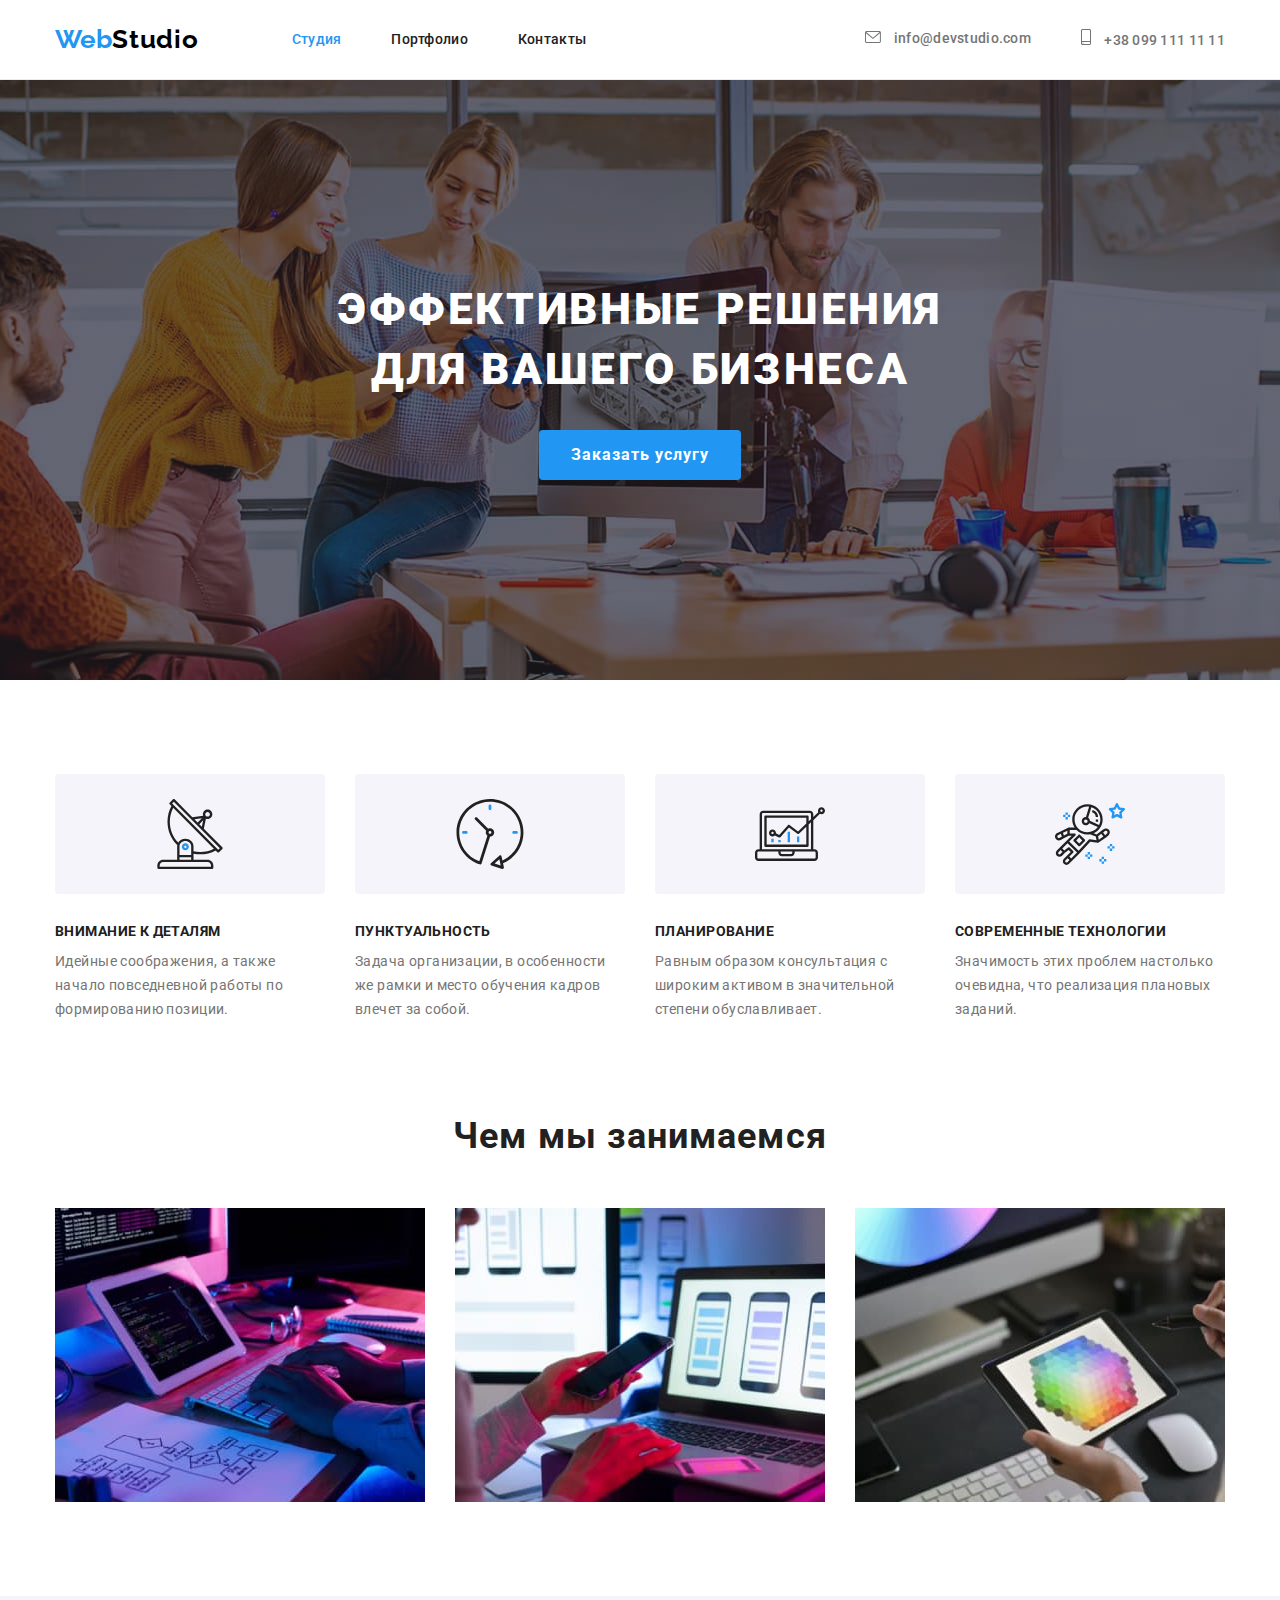
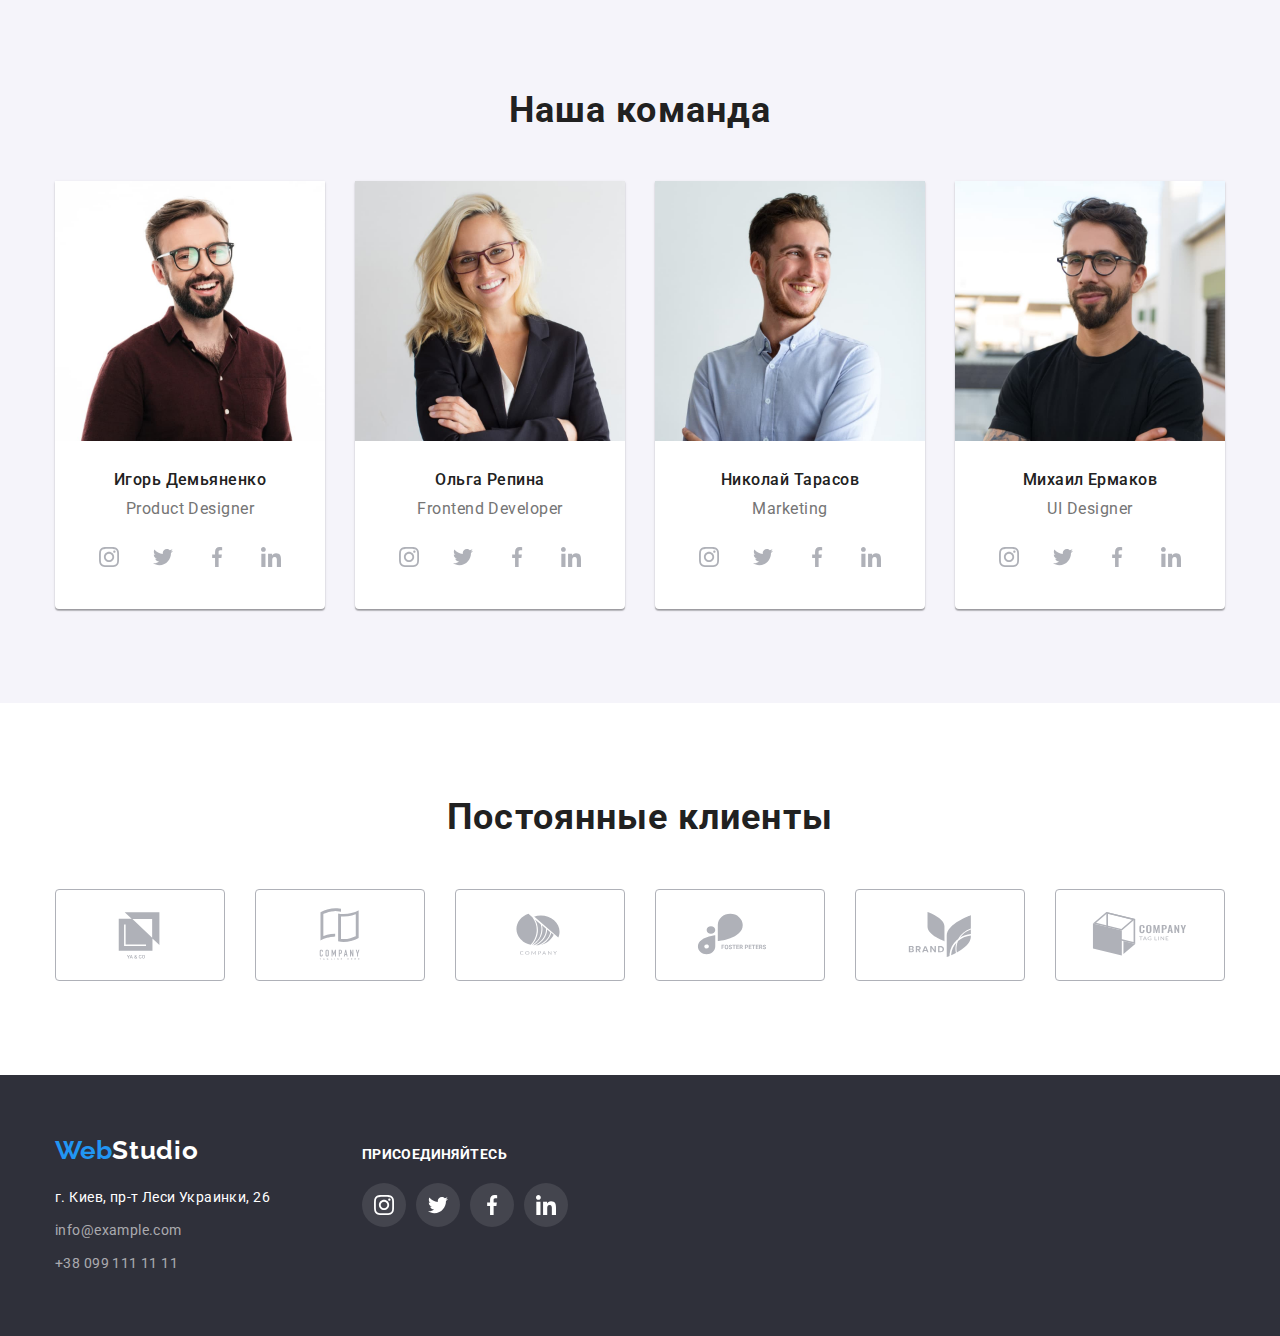
==== index.html @ baddce09 "ss" ====
<!DOCTYPE html>
<html lang="ru">

<head>
    <meta charset="UTF-8">
    <meta http-equiv="X-UA-Compatible" content="IE=edge">
    <meta name="viewport" content="width=device-width, initial-scale=1.0">
    <link
        href="https://fonts.googleapis.com/css2?family=Raleway:wght@700&family=Roboto:wght@400;500;700;900&display=swap"
        rel="stylesheet">
    <title>WebStudio</title>
<link rel="stylesheet" href="https://cdnjs.cloudflare.com/ajax/libs/modern-normalize/1.1.0/modern-normalize.min.css">
    <link rel="stylesheet" href="./styles/style.css">

</head>

<body>

    <!-- header -->

<header class="header">
      <div class="container container-header">   

        <nav class="header-nav">
            <a href="./index.html" class="header-logo-color"> Web<span class="header-logo-black">Studio</span></a>
            <ul class="header-list list">
                <li class="header-item"> <a class="header-link-another" href="./index.html">Студия</a></li>
                <li class="header-item"> <a class="header-link" href="./portfolio.html">Портфолио</a></li>
                <li class="header-item"> <a class="header-link" href="./index.html">Контакты</a></li>
            </ul>
        </nav>
        <div class="header-contacts">
            
            <ul class="header-content list">
            <li>
               
                <a  class="header-mailto" href="mailto:info@devstudio.com">
                    
                    
                    <svg class="svg-mailto" width="16" height="12">
                        <use href="./image/symbol-defs.svg#icon-envelope">
                    
                        </use>
                    </svg>
                    info@devstudio.com</a>
                </li>
                
            <li class="dada">
                <a class="header-tel " href="tel:+38 099 111 11 11">

                    <svg class="svg-tel" width="10" height="16">
                    <use href="./image/symbol-defs.svg#icon-smartphone">

                    </use>
                </svg>
                    +38 099 111 11 11
                </a>
            </li>
        </ul>
    </div>
        
    
        </div>
    </header>

    <main>
        <!-- section-1-->
        

        <section class="selection-one">
            
            <div class="container">
                <h1 class="selection-title">Эффективные решения для вашего бизнеса</h1>
                <button type="button" class="selection-btn"> Заказать услугу </button>
            </div>
           
        </section>



        <!-- section-2-->
        <section class="selection-two">
            <div class="container">
                <ul class="hero-list list">
                
                    <li class="hero-item ">
                        <div class="div-svg">
                            <svg class="svg-class" width="70" height="70">
                                <use href="./image/symbol-defs.svg#icon-antenna-1" ></use>
                            </svg>
                        </div>
                        
                        <h3 class="hero-title">Внимание к деталям</h3>
                        <p class="hero-text">Идейные соображения, а также начало повседневной работы по формированию
                            позиции.</p>
                         
                            
                    </li>
                    <li class="hero-item">
                        <div class="div-svg">
                            <svg class="svg-class" width="70" height="70">
                                <use href="./image/symbol-defs.svg#icon-clock-1"></use>
                            </svg>
                        </div>
                        <h3 class="hero-title">Пунктуальность</h3>
                        <p class="hero-text">Задача организации, в особенности же рамки и место обучения кадров влечет за
                            собой.</p>
                    </li>
                    <li class="hero-item">
                        <div class="div-svg">
                            <svg class="svg-class" width="70" height="70">
                                <use href="./image/symbol-defs.svg#icon-diagram-1"></use>
                            </svg>
                        </div>
                        <h3 class="hero-title">Планирование</h3>
                        <p class="hero-text">Равным образом консультация с широким активом в значительной степени
                            обуславливает.</p>
                    </li>
                    <li class="hero-item">
                        <div class="div-svg">
                            <svg class="svg-class" width="70" height="70">
                                <use href="./image/symbol-defs.svg#icon-astronaut-1"></use>
                            </svg>
                        </div>
                        <h3 class="hero-title">Современные технологии</h3>
                        <p class="hero-text">Значимость этих проблем настолько очевидна, что реализация плановых заданий.
                        </p>
                    </li>
                </ul>
            </div>
        </section>


        <!-- section-3-->

        <section class="selection-three">
            <div class="container">
                <h2 class="headline">Чем мы занимаемся </h2>
                <ul class="list photo">
                    <li class="list-photo"><img src="./image/img.jpg" alt="робочий стол" width="370"></li>
                    <li class="list-photo"><img src="./image/box 2.jpg" alt="техника" width="370"></li>
                    <li class="list-photo"><img src="./image/box 3.jpg" alt="планшет" width="370"></li>
                </ul>
            </div>
            
        </section>

        <!-- section-4-->

        <section class=" headline-one">
            <div class="container">
                <h2 class="headline-four">Наша команда</h2>
                <ul class="subtitle-list list">
                   

                    <li class="subtitle-icon"> <img src="./image/img1.jpg" alt="Игорь Демьяненко" width="270">
                        
                        <div class="div-text">

                            <h3 class="subtitle"> Игорь Демьяненко</h3>
                            <p lang="en" class="subtitle-text">Product Designer</p>
                            <ul class="ul-subtitle-icon  list">
                                <li class="li-subtitle-icon">
                                    <a href="" class="a-subtitle-icon">
                                        <svg class="svg-subtitle-icon" width="20" height="20">
                                            <use href="./image/symbol-defs.svg#icon-instagram-2"></use>
                                        </svg>
                                    </a>
                                </li>
                                <li class="li-subtitle-icon">
                                    <a href="" class="a-subtitle-icon">
                                        <svg class="svg-subtitle-icon" width="20" height="20">
                                            <use href="./image/symbol-defs.svg#icon-twitter"></use>
                                        </svg>
                            
                                    </a>
                                </li>
                                <li class="li-subtitle-icon">
                                    <a href="" class="a-subtitle-icon">
                                        <svg class="svg-subtitle-icon" width="20" height="20">
                                            <use href="./image/symbol-defs.svg#icon-facebook-1"></use>
                                        </svg>
                            
                            
                                    </a>
                                </li>
                                <li class="li-subtitle-icon">
                                    <a href="" class="a-subtitle-icon">
                                        <svg class="svg-subtitle-icon" width="20" height="20">
                                            <use href="./image/symbol-defs.svg#icon-linkedin-1"></use>
                                        </svg>
                            
                                    </a>
                                </li>
                            
                            </ul>
                        </div>
                        
                    </li>
                
                
                    <li class="subtitle-icon"> <img src="./image/img2.jpg" alt="Ольга Репина" width="270">
                        <div class="div-text">
                            <h3 class="subtitle">Ольга Репина</h3>
                            <p lang="en" class="subtitle-text">Frontend Developer</p>
                            <ul class="ul-subtitle-icon  list" >
                                <li class="li-subtitle-icon" >
                                    <a href="" class="a-subtitle-icon" >
                                        <svg class="svg-subtitle-icon" width="20" height="20">
                                            <use href="./image/symbol-defs.svg#icon-instagram-2"></use>
                                        </svg>
                                    </a>
                                </li>
                                <li class="li-subtitle-icon">
                                    <a href="" class="a-subtitle-icon">
                                        <svg class="svg-subtitle-icon" width="20" height="20">
                                            <use href="./image/symbol-defs.svg#icon-twitter"></use>
                                        </svg>

                                    </a>
                                </li>
                                <li class="li-subtitle-icon">
                                    <a href="" class="a-subtitle-icon">
                                        <svg class="svg-subtitle-icon" width="20" height="20">
                                            <use href="./image/symbol-defs.svg#icon-facebook-1"></use>
                                        </svg>


                                    </a>
                                </li>
                                <li class="li-subtitle-icon">
                                    <a href="" class="a-subtitle-icon">
                                        <svg class="svg-subtitle-icon" width="20" height="20">
                                            <use href="./image/symbol-defs.svg#icon-linkedin-1"></use>
                                        </svg>

                                    </a>
                                </li>
                                
                            </ul>
    
                        </div>
                        
                    </li>
                
                
                
                    <li class="subtitle-icon"> <img src="./image/img3.jpg" alt="Николай Тарасов" width="270">
                        <div class="div-text">
                            <h3 class="subtitle">Николай Тарасов</h3>
                            <p lang="en" class="subtitle-text">Marketing</p>
                            <ul class="ul-subtitle-icon  list">
                                <li class="li-subtitle-icon">
                                    <a href="" class="a-subtitle-icon">
                                        <svg class="svg-subtitle-icon" width="20" height="20">
                                            <use href="./image/symbol-defs.svg#icon-instagram-2"></use>
                                        </svg>
                                    </a>
                                </li>
                                <li class="li-subtitle-icon">
                                    <a href="" class="a-subtitle-icon">
                                        <svg class="svg-subtitle-icon" width="20" height="20">
                                            <use href="./image/symbol-defs.svg#icon-twitter"></use>
                                        </svg>
                            
                                    </a>
                                </li>
                                <li class="li-subtitle-icon">
                                    <a href="" class="a-subtitle-icon">
                                        <svg class="svg-subtitle-icon" width="20" height="20">
                                            <use href="./image/symbol-defs.svg#icon-facebook-1"></use>
                                        </svg>
                            
                            
                                    </a>
                                </li>
                                <li class="li-subtitle-icon">
                                    <a href="" class="a-subtitle-icon">
                                        <svg class="svg-subtitle-icon" width="20" height="20">
                                            <use href="./image/symbol-defs.svg#icon-linkedin-1"></use>
                                        </svg>
                            
                                    </a>
                                </li>
                            
                            </ul>
                        </div>
                        
                    </li>
                
                
                    <li class="subtitle-icon"> <img src="./image/img4.jpg" alt="Михаил Ермаков" width="270">
                        <div class="div-text">
                        <h3 class="subtitle">Михаил Ермаков</h3>
                        <p lang="en" class="subtitle-text">UI Designer</p>
                        <ul class="ul-subtitle-icon  list">
                            <li class="li-subtitle-icon">
                                <a href="" class="a-subtitle-icon">
                                    <svg class="svg-subtitle-icon" width="20" height="20">
                                        <use href="./image/symbol-defs.svg#icon-instagram-2"></use>
                                    </svg>
                                </a>
                            </li>
                            <li class="li-subtitle-icon">
                                <a href="" class="a-subtitle-icon">
                                    <svg class="svg-subtitle-icon" width="20" height="20">
                                        <use href="./image/symbol-defs.svg#icon-twitter"></use>
                                    </svg>
                        
                                </a>
                            </li>
                            <li class="li-subtitle-icon">
                                <a href="" class="a-subtitle-icon">
                                    <svg class="svg-subtitle-icon" width="20" height="20">
                                        <use href="./image/symbol-defs.svg#icon-facebook-1"></use>
                                    </svg>
                        
                        
                                </a>
                            </li>
                            <li class="li-subtitle-icon">
                                <a href="" class="a-subtitle-icon">
                                    <svg class="svg-subtitle-icon" width="20" height="20">
                                        <use href="./image/symbol-defs.svg#icon-linkedin-1"></use>
                                    </svg>
                        
                                </a>
                            </li>
                        
                        </ul>
                        </div>
                        
                    </li>
                </ul>
            </div>
            

        </section>

        <!-- section-5-->

        
        <section class="section-fife">
            <div class="container">
                <h2 class="headline-four">Постоянные клиенты</h2>
                <ul class="selection-client-list list">

                    <li class="selection-client">
                        <a href="" class="selection-icon">
                            <svg class="selection-svg" width="106" height="60">
                                <use href="./image/symbol-defs.svg#icon-Logo1"></use>
                            </svg>


                        </a>
                    </li>
                    <li class="selection-client">
                        <a href="" class="selection-icon">
                            <svg class="selection-svg" width="106" height="60">
                                <use href="./image/symbol-defs.svg#icon-Logo2"></use>
                            </svg>
                    
                    
                        </a>
                    </li>
                    <li class="selection-client">
                        <a href="" class="selection-icon">
                            <svg class="selection-svg" width="106" height="60">
                                <use href="./image/symbol-defs.svg#icon-Logo3"></use>
                            </svg>
                    
                    
                        </a>
                    </li>
                    <li class="selection-client">
                        <a href="" class="selection-icon">
                            <svg class="selection-svg" width="106" height="60">
                                <use href="./image/symbol-defs.svg#icon-Logo4"></use>
                            </svg>
                    
                    
                        </a>
                    </li>
                    <li class="selection-client">
                        <a href="" class="selection-icon">
                            <svg class="selection-svg" width="106" height="60">
                                <use href="./image/symbol-defs.svg#icon-Logo5"></use>
                            </svg>
                    
                    
                        </a>
                    </li>
                    <li class="selection-client">
                        <a href="" class="selection-icon">
                            <svg class="selection-svg" width="106" height="60">
                                <use href="./image/symbol-defs.svg#icon-Logo6"></use>
                            </svg>
                    
                    
                        </a>
                    </li>
                    






                </ul>

            </div>
        </section>
    </main>


    <footer class="footer">
        <div class="div-content container">
            <div class=" footer-divs">
            
                <a href="./index.html" class="header-logo-color">Web<span class="header-logo-color-white">Studio</span></a>
            
                <address class="footer-address">
                    <ul class="footer-list list">
                        <li class="footer-items"><a class="footer-item" href="">г. Киев, пр-т Леси Украинки, 26</a></li>
                        <li class="footer-item"><a class="footer-mailto" href="mailto:info@example.com">info@example.com</a>
                        </li>
                        <li class="footer-item"><a class="footer-tel" href="tel:+38 099 111 11 11">+38 099 111 11 11</a></li>
                    </ul>
                </address>
            
            </div>




            
            <div class="footer-div ">
            
                <h4 class="footer-content">присоединяйтесь</h4>
                <ul class="ul-subtitle-icons  list">
                    <li class="li-subtitle-icon">
                        <a href="" class="a-subtitle-icon">
                            <svg class="svg-subtitle-icon svg-footer" width="20" height="20">
                                <use href="./image/symbol-defs.svg#icon-instagram-2"></use>
                            </svg>
                        </a>
                    </li>
                    <li class="li-subtitle-icon">
                        <a href="" class="a-subtitle-icon">
                            <svg class="svg-subtitle-icon svg-footer" width="20" height="20">
                                <use href="./image/symbol-defs.svg#icon-twitter"></use>
                            </svg>
            
                        </a>
                    </li>
                    <li class="li-subtitle-icon">
                        <a href="" class="a-subtitle-icon">
                            <svg class="svg-subtitle-icon svg-footer" width="20" height="20">
                                <use href="./image/symbol-defs.svg#icon-facebook-1"></use>
                            </svg>
            
            
                        </a>
                    </li>
                    <li class="li-subtitle-icon">
                        <a href="" class="a-subtitle-icon">
                            <svg class="svg-subtitle-icon svg-footer" width="20" height="20">
                                <use href="./image/symbol-defs.svg#icon-linkedin-1"></use>
                            </svg>
            
                        </a>
                    </li>
            
                </ul>

            </div>
            
            
            
            
            

        </div>
        
       
    </footer>
   
</body>

</html>
---- styles/style.css ----
:root {
    --header-color: #000000;
    --first-title-color: #212121;
    --second-title-color: #757575;
    --first-btn-color: #2196f3;
    --second-btn-color: #ffffff;
    --background-color: #2F303A;
    --background-color-next: #F5F4FA;
}
p, 
h1,
h2,
h3,
h4,
h5,
h6,
ul {
    margin: 0;
    padding: 0;
}

body {
    margin: 0;
    font-family: "Roboto", sans-serif;
}

a {
    text-decoration: none;
}
img {
    display: block;
}
.list {
    list-style: none;
}
.container {
    width: 1200px;
    padding-left: 15px;
    padding-right: 15px;
    margin: 0 auto;

}



/* ---------------------------------------------HEADER------------------------------- */






.header {
    border-bottom-width: 1px;
    border-bottom-style: solid;
    border-bottom-color: #ECECEC;;
    
    padding-top:24px ;
    padding-bottom: 24px;
}

.header-logo-black {
    font-family: 'Raleway';
    font-style: normal;
    font-weight: 700;
    font-size: 26px;
    line-height: 1.19;
    letter-spacing: 0.03em;
    color: var(--header-color);
}

.header-logo-color-white {
font-family: 'Raleway';
font-style: normal;
font-weight: 700;
font-size: 26px;
line-height: 1.19;
letter-spacing: 0.03em;
color: var(--second-btn-color);
}


.header-logo-color {
    font-family: "Raleway";
    font-style: normal;
    font-weight: 700;
    margin-right: 93px;
    font-size: 26px;
    line-height: 1.19;
    color: var(--first-btn-color)
    
}

.header-link {
    font-weight: 500;
    font-size: 14px;
    line-height: 1.14;
    letter-spacing: 0.02em;
    color: var(--first-title-color);
}

.header-link-another {
    font-weight: 500;
    font-size: 14px;
    line-height: 1.14;
    letter-spacing: 0.02em;
    color: var(--first-btn-color);
}

.header-content, .header-list {
    display: flex;
}
 .container-header, .header-nav {
    display: flex;
    align-items: center;
    
}
.header-contacts {
    margin-left: auto;
}
.header-mailto {
    margin-right: 50px;
}
.header-item {
    margin-right: 50px;
}

.header-link:hover,
.header-link:focus,
.header-logo-black:hover,
.header-logo-black:focus,
.header-logo-color-white:hover,
.header-logo-color-white:focus
 {
    color: var(--first-btn-color);
}

.header-tel,
.header-mailto
 {
    font-weight: 500;
    font-size: 14px;
    line-height: 1.14;
    letter-spacing: 0.02em;
    color: var(--second-title-color);
}

.header-mailto:hover,
.header-tel:hover,
.header-mailto:focus,
.header-tel:focus, 
.header-logo-black:hover, 
.header-logo-black:focus
{
    color: var(--first-btn-color);
}

.svg-tel, .svg-mailto{
    fill: currentColor;
    

}

.svg-mailto, .svg-tel {
   margin-right:10px ;
}
   
 

/* ---------------------------------------------SELECTION-ONE----------------------- */

.selection-title {
    width: 696px;
    margin: 0 auto 30px;

    font-weight: 900;
    font-size: 44px;
    line-height: 1.36;
    text-align: center;
    letter-spacing: 0.06em;
    text-transform: uppercase;
    color: var(--second-btn-color);

}

.selection-btn {
font-family: inherit;
font-weight: 700;
font-size: 16px;
line-height: 1.9;
text-align: center;
letter-spacing: 0.06em;

cursor: pointer;
border: none;
border-radius: 4px;

padding: 10px 32px;
min-width: 200px;
display: block;
margin: 0 auto;

color: var(--second-btn-color);
background-color: var(--first-btn-color);
    
}

.btn-list
{
    
color: var(--first-title-color);
background-color: #F5F4FA;
}
.selection-one {
margin-left: auto;
margin-right: auto;
max-width: 1600px;
padding-top: 200px;
padding-bottom: 200px;
background-color: var(--background-color)
}

.selection-one {
    background-image:linear-gradient(
        to right,
        rgba(47, 48, 58, 0.4),
        rgba(47, 48, 58, 0.4)),
    url(../image/Img\ index\(4\).jpg);
    background-repeat: no-repeat;
    background-position: center;
}
/* --------------------------------------------SELECTION-TWO---------------------------------- */

.hero-title {
    
 margin-top: 0px;
   margin-bottom: 10px;

    font-weight: 700;
    font-size: 14px;
    line-height: 1.14;
    letter-spacing: 0.03em;
    text-transform: uppercase;
    color: var(--first-title-color);
}

.hero-text {
  
    font-weight: 400;
    font-size: 14px;
    line-height: 1.71;
    letter-spacing: 0.03em;
    color: var(--second-title-color);
}
.hero-item {
    width: 270px;
  
}
.selection-two {
   
padding-top: 94px;
padding-bottom: 94px;
   
}
.hero-list {
    
    display: flex; 
}
.hero-item:not(:last-child) {
margin-right: 30px;
}




.div-svg {
display: flex;
justify-content: center;
align-items: center;

width: 270px;
height: 120px;
margin-bottom: 30px;
border-radius: 4px;

background-color: var(--background-color-next);

}



/* ------------------------------------------------------------SELECTION-THREE---------------------------- */




.selection-three {
   
    padding-bottom: 94px;
}

.headline {
    
    margin-top: 0px;
    margin-bottom: 50px;
    font-weight: 700;
    font-size: 36px;
    line-height: 1.16;
    text-align: center;
    
    letter-spacing: 0.03em;
    color: var(--first-title-color);
}


.list-photo:not(:last-child) {
    
    margin-right: 30px;
}
.photo {
    
    display: flex;
}











/* ------------------------------------------SELECTION-FOUR--------------------------------------- */

.headline-four {
    
    
    margin-bottom: 50px;

    font-weight: 700;
    font-size: 36px;
    line-height: 1.16;
    text-align: center;
    
    letter-spacing: 0.03em;
    color: var(--first-title-color);
}

.subtitle-list {
    
     display: flex; 
}
.subtitle-icon:not(:last-child) {
    margin-right: 30px;
    
}

.div-text {
    padding-top: 30px;
    padding-bottom: 30px;
    
}
.headline-one
{
    padding-top: 94px;
    padding-bottom: 94px;
    background-color: var(--background-color-next);
}

.subtitle-icon {
    box-shadow: 0px 1px 3px rgba(0, 0, 0, 0.12),
    0px 1px 1px rgba(0, 0, 0, 0.14),
    0px 2px 1px rgba(0, 0, 0, 0.2);
    border-radius: 0px 0px 4px 4px;
    width: 270px;
    background-color: var(--second-btn-color);
}
.subtitle {
    margin-top: 0px;
    margin-bottom: 10px;
    font-weight: 500;
    font-size: 16px;
    line-height: 1.18;
    letter-spacing: 0.03em;
    color: var(--first-title-color);
    text-align: center;
}

.subtitle-text {
    
    font-size: 16px;
    line-height: 1.18;
    letter-spacing: 0.03em;
    color: var(--second-title-color);
    text-align: center;
    
}

.a-subtitle-icon {
    width: 44px;
    height: 44px;

    border-radius: 50%;
    display: flex;
    align-items: center;
    justify-content: center;
    color: #afb1b8;
   background: rgba(255, 255, 255, 0.1);
}
.ul-subtitle-icon
{
    margin-top: 16px;
    display: flex;
    justify-content: center;
}
.li-subtitle-icon + .li-subtitle-icon
{
    margin-left: 10px;
}
.svg-subtitle-icon {
   fill: currentColor;
   color: --;
}

.a-subtitle-icon:hover,
.a-subtitle-icon:focus {
    background-color: var(--first-btn-color);
    color: var(--second-btn-color);
}

.svg-footer {
    color: var(--second-btn-color);
}
/* ------------------SELECTION---FIFE------------- */


.section-fife {
    padding-top: 94px;
    padding-bottom: 94px;
}

.selection-client-list {
    display: flex;

}

.selection-client+.selection-client {
    margin-left: 30px;
}


.selection-icon {
    width: 170px;
    height: 92px;
    border: 1px solid #AFB1B8;
    border-radius: 4px;
    align-items: center;
    cursor: pointer;
    justify-content: center;
    display: flex;
    color: #afb1b8;

}

.selection-icon:hover,
.selection-icon:focus {
    color: var(--first-btn-color);
    border-color: var(--first-btn-color);
}

.selection-svg {
    fill: currentColor;
}




/* ----------------------------------------FOOTER------------------------------------- */









.footer {
  
    padding-top: 60px;
    padding-bottom: 60px;
    background-color: var(--background-color)
}


.footer-items, .footer-item:not(:last-child)
{margin-bottom: 9px;

}

.footer-item  {
    
    font-style: normal;
    font-size: 14px;
    line-height: 1.71;
    letter-spacing: 0.03em;
    color: var(--second-btn-color);
}
.footer-items {
    margin-top: 20px;
}
.footer-mailto {
    
    font-style: normal;
    font-size: 14px;
    line-height: 1.71;
    letter-spacing: 0.03em;
    color: rgba(255, 255, 255, 0.6);
}

.footer-tel {
    font-style: normal;
    font-size: 14px;
    line-height: 1.71;
    letter-spacing: 0.03em;
    color: rgba(255, 255, 255, 0.6);
}


.footer-mailto:hover,
.footer-mailto:focus,
.footer-tel:hover,
.footer-tel:focus {
    color: var(--first-btn-color);
}


.footer-content {
    
    margin-bottom: 20px;
    font-style: normal;
    font-weight: 700;
    font-size: 14px;
    line-height: 1.14;
    letter-spacing: 0.03em;
    text-transform: uppercase;
    color: var(--second-btn-color);
}


.footer-div {
    margin-left: 70px;
    height: 80px;
    justify-content: baseline;
    display: flex;
    flex-direction: column;

}


.ul-subtitle-icons {
    display: flex;
    justify-content: center;
}


.div-content {
    display: flex;
    align-items: baseline;
}

/* ------------------SELECTION-PORTFOLIO------------ */

.btn-list-another {
    font-family: inherit;
    font-style: normal;
    font-weight: 500;
    font-size: 16px;
    line-height: 1.62;
    text-align: center;
    letter-spacing: 0.03em;
    cursor: pointer;
    border: none;
    border-radius: 4px;
    padding: 6px 22px;
    background-color: var(--first-btn-color);
    color: var(--second-btn-color);
}


.btn-list {
    font-family: inherit;
    font-style: normal;
    font-weight: 500;
    font-size: 16px;
    line-height: 1.62;
    text-align: center;
    letter-spacing: 0.03em;
    cursor: pointer;
    border: none;
    border-radius: 4px;
    padding: 6px 22px;
    color: var(--first-title-color);
}
.btn-list:hover,
.btn-list:focus {
    background-color: var(--first-btn-color);
    color: var(--second-btn-color);
}


.btn-item, .btn-items + .btn-items {
    margin-left: 8px;
}


.btn-item {
    
    margin-top: 0;
    margin-bottom: 50px;
    display: flex;
    justify-content: center;
   
}
.main-style {

    display: flex;
    flex-wrap: wrap;

   
}
 

.main-heading{
    
margin-right: 30px;
margin-bottom: 30px;
width: 370px;


}

.main-heading:nth-child(3n) {
    margin-right: 0;
}

.main-heading:not(:nth-child(-n + 6)){
    margin-bottom: 0px;
}


/* ------------------SELECTION-PORTFOLIO---one------------ */
.section-portfolio {
    
    padding-top: 94px;
    padding-bottom: 94px;

}

.main-title {
   
    margin-bottom: 4px;
    font-weight: 700;
    font-size: 18px;
    line-height: 2;
    letter-spacing: 0.06em;
    color: var(--first-title-color);
}

.main-text {
   
    font-size: 16px;
    line-height: 1.88;
    letter-spacing: 0.03em;
    color: var(--second-title-color);
}
.div-link  {
    padding: 20px 24px;
    border: 1px solid #EEEEEE;
    border-top: 0;
    
}


.main-link {
    display: block
}

.main-link:hover,
.main-link:focus {
    box-shadow: 0px 1px 1px rgba(0, 0, 0, 0.12),
    0px 4px 4px rgba(0, 0, 0, 0.06),
    1px 4px 6px rgba(0, 0, 0, 0.16);
}
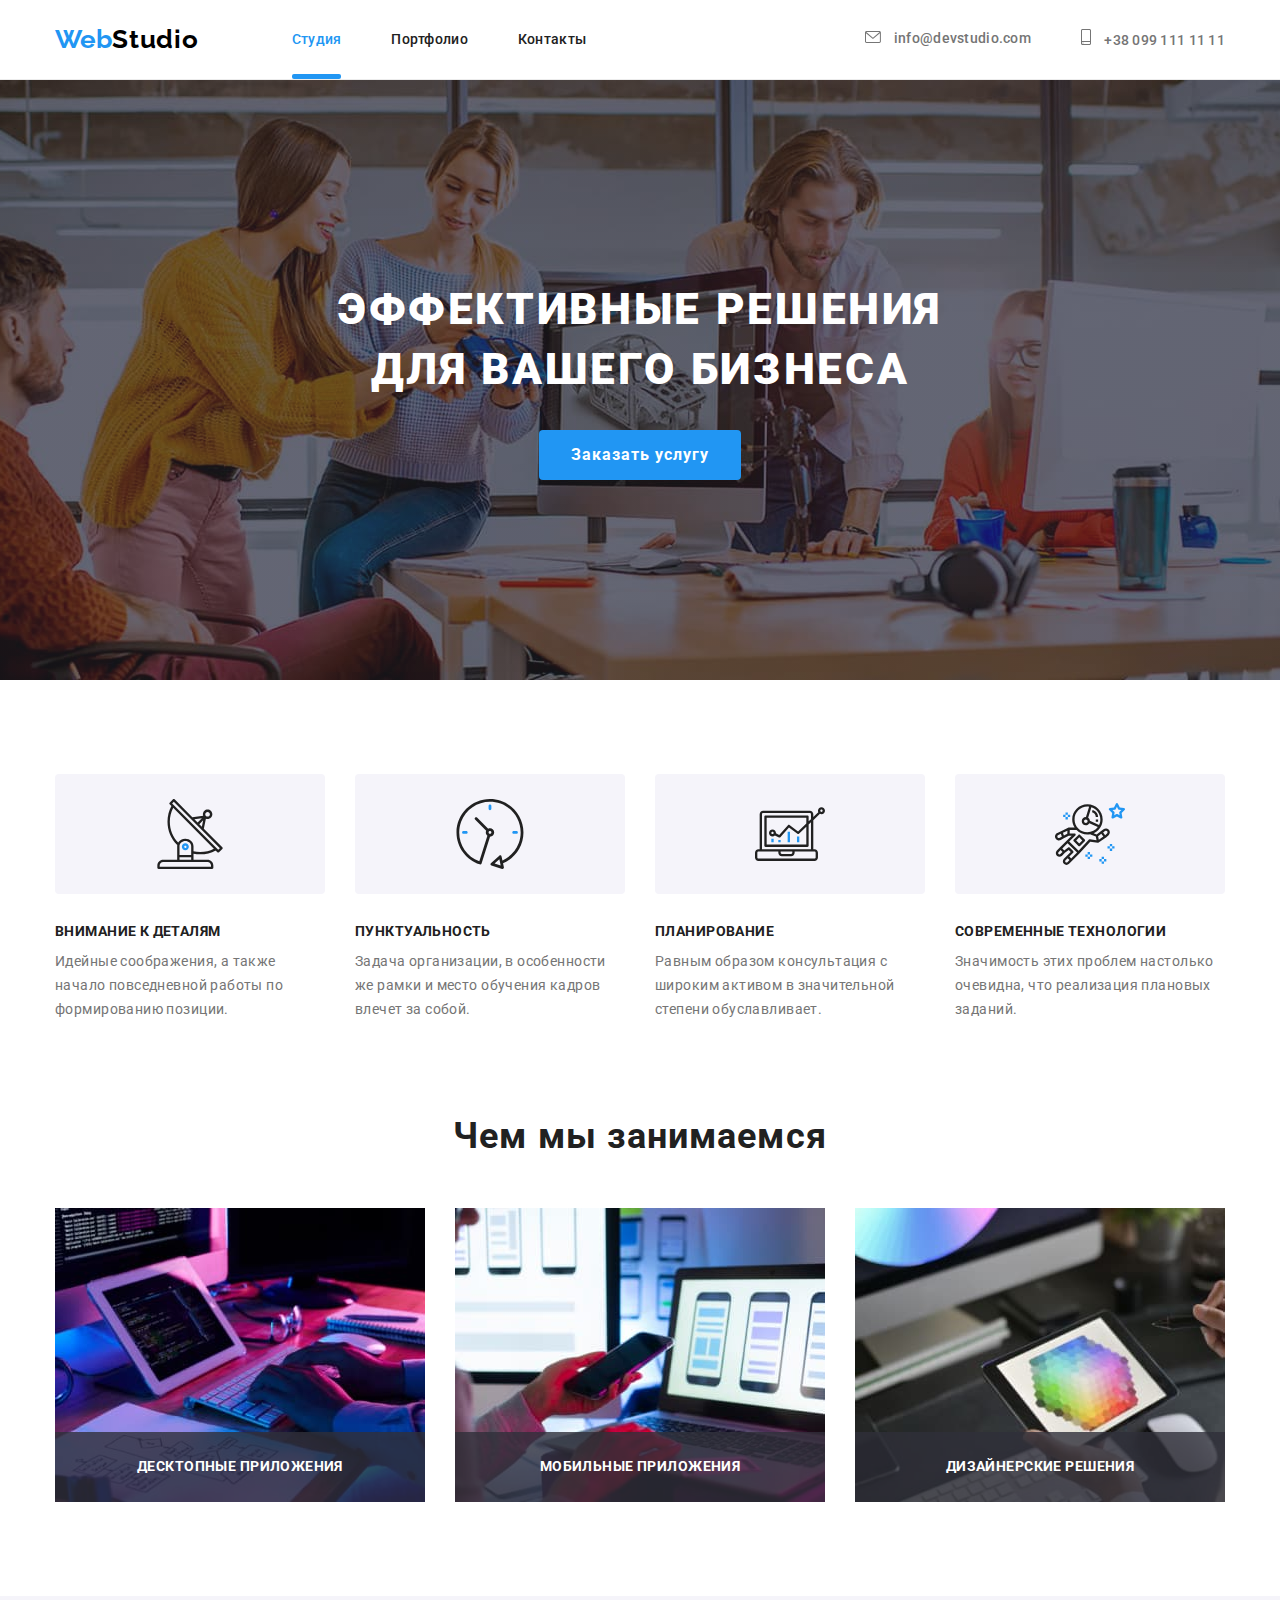
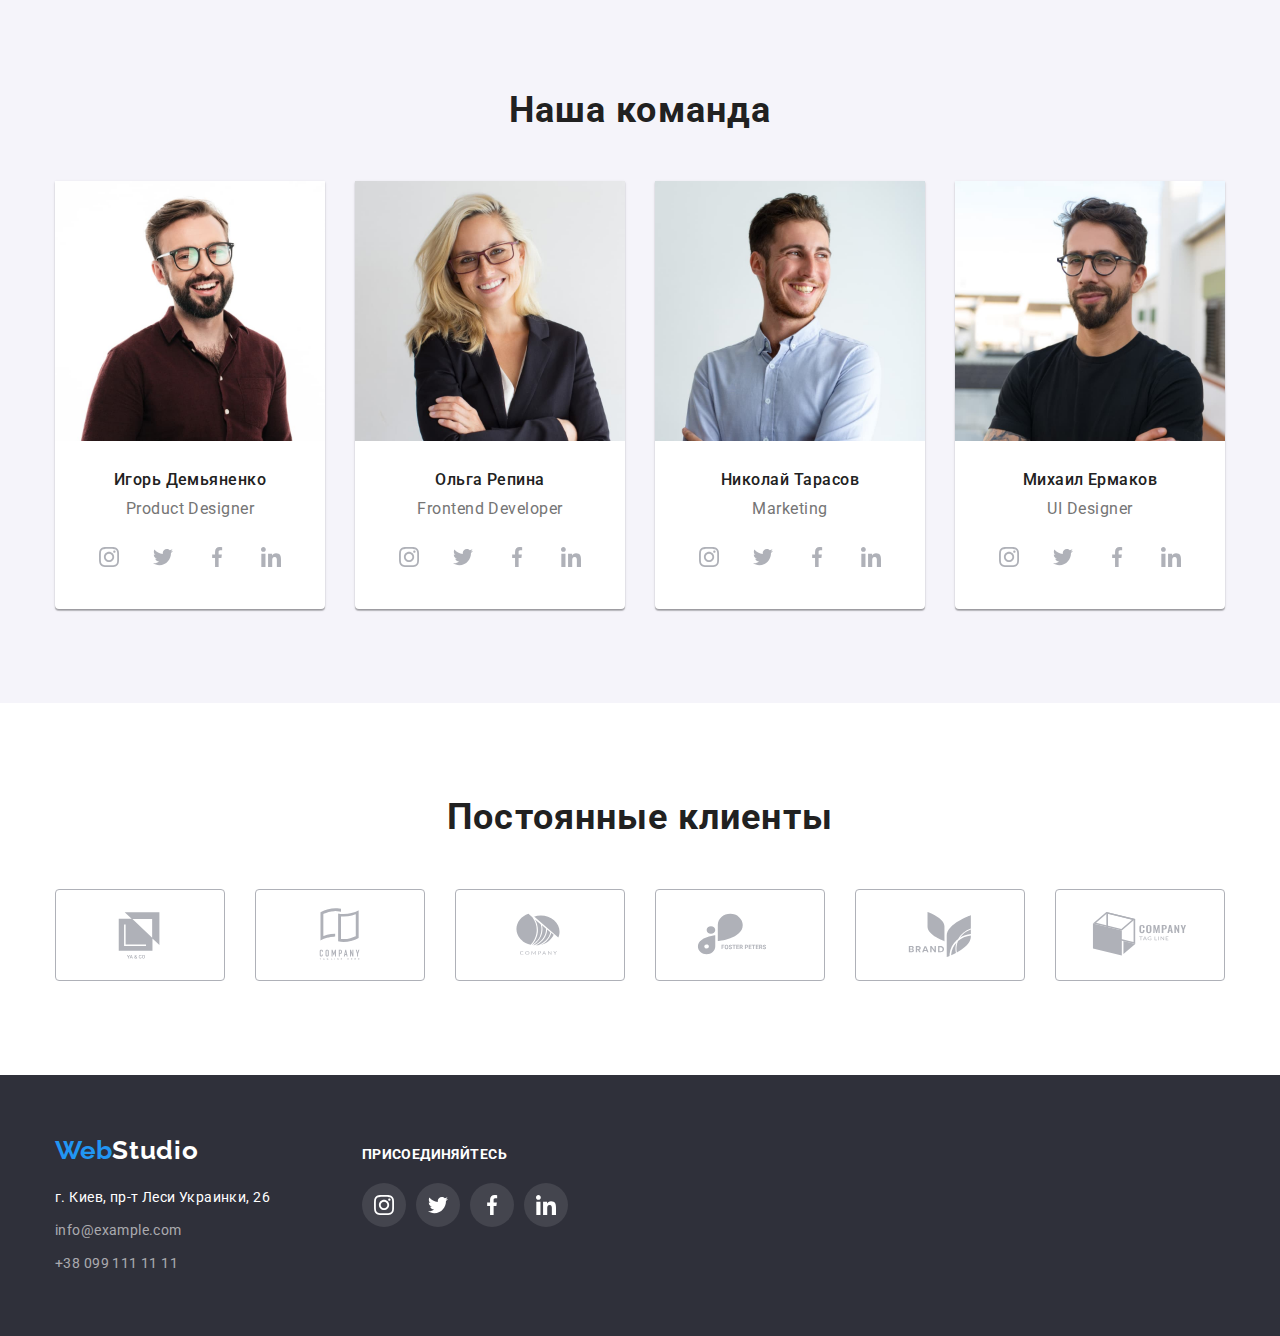
==== commit 91877ee8: "ss" ====
--- a/index.html
+++ b/index.html
@@ -71,8 +71,10 @@
             
             <div class="container">
                 <h1 class="selection-title">Эффективные решения для вашего бизнеса</h1>
-                <button type="button" class="selection-btn"> Заказать услугу </button>
-            </div>
+                <button data-modal-open type="button" class="selection-btn"> Заказать услугу </button>
+            </div>
+
+            
            
         </section>
 
@@ -137,9 +139,37 @@
             <div class="container">
                 <h2 class="headline">Чем мы занимаемся </h2>
                 <ul class="list photo">
-                    <li class="list-photo"><img src="./image/img.jpg" alt="робочий стол" width="370"></li>
-                    <li class="list-photo"><img src="./image/box 2.jpg" alt="техника" width="370"></li>
-                    <li class="list-photo"><img src="./image/box 3.jpg" alt="планшет" width="370"></li>
+                    <li class="list-photo">
+                        <div class="div-content-one">
+                            <img src="./image/img.jpg" alt="робочий стол" width="370">
+                            <div class="div-style">
+                                <p class="p-text">Десктопные приложения</p>
+                            </div>
+
+                        </div>
+                       
+            
+                    </li>
+
+
+
+                    <li class="list-photo">
+                        <div class="div-content-one">
+                            <img src="./image/box 2.jpg" alt="техника" width="370">
+                            <div class="div-style">
+                                <p class="p-text">Мобильные приложения</p>
+                            </div>
+                        
+                    
+                    </li>
+
+                    <li class="list-photo">
+                        <div class="div-content-one">
+                            <img src="./image/box 3.jpg" alt="планшет" width="370">
+                            <div class="div-style">
+                                <p class="p-text">Дизайнерские решения</p>
+                            </div>
+                        </li>
                 </ul>
             </div>
             
@@ -154,9 +184,7 @@
                    
 
                     <li class="subtitle-icon"> <img src="./image/img1.jpg" alt="Игорь Демьяненко" width="270">
-                        
                         <div class="div-text">
-
                             <h3 class="subtitle"> Игорь Демьяненко</h3>
                             <p lang="en" class="subtitle-text">Product Designer</p>
                             <ul class="ul-subtitle-icon  list">
@@ -195,7 +223,7 @@
                             
                             </ul>
                         </div>
-                        
+                       
                     </li>
                 
                 
@@ -328,9 +356,10 @@
                             </li>
                         
                         </ul>
-                        </div>
-                        
-                    </li>
+                       </div>
+                        
+                    </li>
+
                 </ul>
             </div>
             
@@ -429,10 +458,6 @@
                 </address>
             
             </div>
-
-
-
-
             
             <div class="footer-div ">
             
@@ -481,10 +506,25 @@
             
 
         </div>
+
         
        
     </footer>
-   
+    <div class="overlay is-hidden" data-modal>
+        <div class="modal">
+            <button type="button" class="btn-modal" data-modal-close >
+                <svg class="clas-svg " width="11" height="11">
+                    <use href="./image/symbol-defs.svg#icon-Vector" >
+                    
+                    </use>
+                </svg>
+
+            </button>
+           
+        </div>
+    
+    </div>
+   <script src="./modal.js"></script>
 </body>
 
 </html>--- a/styles/style.css
+++ b/styles/style.css
@@ -6,6 +6,7 @@
     --second-btn-color: #ffffff;
     --background-color: #2F303A;
     --background-color-next: #F5F4FA;
+    --timing-function:cubic-bezier(0.4, 0, 0.2, 1)
 }
 p, 
 h1,
@@ -45,9 +46,27 @@
 
 /* ---------------------------------------------HEADER------------------------------- */
 
-
-
-
+.header-link-another {
+transition: color 2500ms cubic-bezier(0.4, 0, 0.2, 1);
+    padding-bottom: 32px;
+    position: relative;
+}
+.header-link-another::after {
+position: absolute;
+left: 0;
+bottom: 0%;
+content: '';
+
+width: 100%;
+height: 5px;
+background-color: var(--first-btn-color);
+border-radius: 2px;
+transition: color 250ms cubic-bezier(0.4, 0, 0.2, 1);
+}
+
+.header-link {
+
+}
 
 
 .header {
@@ -60,6 +79,7 @@
 }
 
 .header-logo-black {
+    transition: color 250ms var(--timing-function);
     font-family: 'Raleway';
     font-style: normal;
     font-weight: 700;
@@ -70,6 +90,7 @@
 }
 
 .header-logo-color-white {
+    transition: color 250ms var(--timing-function);
 font-family: 'Raleway';
 font-style: normal;
 font-weight: 700;
@@ -92,6 +113,8 @@
 }
 
 .header-link {
+    padding-bottom: 32px;
+    transition: color 250ms var(--timing-function);
     font-weight: 500;
     font-size: 14px;
     line-height: 1.14;
@@ -100,6 +123,7 @@
 }
 
 .header-link-another {
+padding-bottom: 32px;
     font-weight: 500;
     font-size: 14px;
     line-height: 1.14;
@@ -132,17 +156,20 @@
 .header-logo-color-white:hover,
 .header-logo-color-white:focus
  {
+    transition: color 250ms var(--timing-function);
     color: var(--first-btn-color);
 }
 
 .header-tel,
 .header-mailto
  {
+    
     font-weight: 500;
     font-size: 14px;
     line-height: 1.14;
     letter-spacing: 0.02em;
     color: var(--second-title-color);
+    transition: color 250ms var(--timing-function);
 }
 
 .header-mailto:hover,
@@ -152,6 +179,7 @@
 .header-logo-black:hover, 
 .header-logo-black:focus
 {
+transition: color 250ms var(--timing-function);
     color: var(--first-btn-color);
 }
 
@@ -229,6 +257,20 @@
     background-repeat: no-repeat;
     background-position: center;
 }
+
+
+
+
+
+
+
+
+
+
+
+
+
+
 /* --------------------------------------------SELECTION-TWO---------------------------------- */
 
 .hero-title {
@@ -321,9 +363,34 @@
     
     display: flex;
 }
-
-
-
+.p-text {
+  
+    font-weight: 700;
+    font-size: 14px;
+    line-height: 1.14;
+    
+    
+    letter-spacing: 0.03em;
+    text-transform: uppercase;
+    color: var(--second-btn-color);
+}
+
+
+
+.div-style {
+    display: flex;
+    justify-content: center;
+    align-items: center;
+
+    width: 370px;
+    height: 70px;
+    bottom: 0;
+    position: absolute;
+    background: rgba(47, 48, 58, 0.8);
+}
+.div-content-one {
+    position: relative;
+}
 
 
 
@@ -335,8 +402,6 @@
 /* ------------------------------------------SELECTION-FOUR--------------------------------------- */
 
 .headline-four {
-    
-    
     margin-bottom: 50px;
 
     font-weight: 700;
@@ -398,17 +463,7 @@
     
 }
 
-.a-subtitle-icon {
-    width: 44px;
-    height: 44px;
-
-    border-radius: 50%;
-    display: flex;
-    align-items: center;
-    justify-content: center;
-    color: #afb1b8;
-   background: rgba(255, 255, 255, 0.1);
-}
+
 .ul-subtitle-icon
 {
     margin-top: 16px;
@@ -417,22 +472,31 @@
 }
 .li-subtitle-icon + .li-subtitle-icon
 {
+    
     margin-left: 10px;
 }
-.svg-subtitle-icon {
-   fill: currentColor;
-   color: --;
-}
-
+
+.a-subtitle-icon
+{
+    background-color: var(--first-btn-color);
+    transition: color 250ms var(--timing-function), 
+    background-color 250ms var(--timing-function);
+    
+}
 .a-subtitle-icon:hover,
 .a-subtitle-icon:focus {
+    
+    transition: color 250ms var(--timing-function),
+    background-color 250ms var(--timing-function);
+    
     background-color: var(--first-btn-color);
     color: var(--second-btn-color);
 }
-
-.svg-footer {
-    color: var(--second-btn-color);
-}
+.li-subtitle-icon{
+
+}
+
+
 /* ------------------SELECTION---FIFE------------- */
 
 
@@ -452,6 +516,8 @@
 
 
 .selection-icon {
+    transition:color 250ms var(--timing-function),
+    border-color 250ms var(--timing-function);
     width: 170px;
     height: 92px;
     border: 1px solid #AFB1B8;
@@ -463,9 +529,16 @@
     color: #afb1b8;
 
 }
+.selection-client{
+    
+
+}
 
 .selection-icon:hover,
 .selection-icon:focus {
+    transition:color 250ms var(--timing-function), 
+    border-color 250ms var(--timing-function) ;
+    
     color: var(--first-btn-color);
     border-color: var(--first-btn-color);
 }
@@ -509,10 +582,11 @@
     color: var(--second-btn-color);
 }
 .footer-items {
+    
     margin-top: 20px;
 }
 .footer-mailto {
-    
+    transition: color 250ms var(--timing-function);
     font-style: normal;
     font-size: 14px;
     line-height: 1.71;
@@ -521,6 +595,8 @@
 }
 
 .footer-tel {
+    transition: color 250ms var(--timing-function);
+    
     font-style: normal;
     font-size: 14px;
     line-height: 1.71;
@@ -569,11 +645,35 @@
 .div-content {
     display: flex;
     align-items: baseline;
-}
-
+
+
+}
+.svg-footer {
+
+    color: var(--second-btn-color);
+}
+.svg-subtitle-icon {
+    
+    fill: currentColor;
+    
+}
+.a-subtitle-icon {
+    
+    width: 44px;
+    height: 44px;
+
+    border-radius: 50%;
+    display: flex;
+    align-items: center;
+    justify-content: center;
+    color: #afb1b8;
+    background: rgba(255, 255, 255, 0.1);
+}
 /* ------------------SELECTION-PORTFOLIO------------ */
 
 .btn-list-another {
+   
+    font-style: normal;
     font-family: inherit;
     font-style: normal;
     font-weight: 500;
@@ -587,10 +687,14 @@
     padding: 6px 22px;
     background-color: var(--first-btn-color);
     color: var(--second-btn-color);
+    transition: color 250ms var(--timing-function),
+    background-color 250ms var(--timing-function);
 }
 
 
 .btn-list {
+    transition: color 250ms var(--timing-function),
+    background-color 250ms var(--timing-function);
     font-family: inherit;
     font-style: normal;
     font-weight: 500;
@@ -606,6 +710,9 @@
 }
 .btn-list:hover,
 .btn-list:focus {
+    transition: color 250ms var(--timing-function),
+    background-color 250ms var(--timing-function);
+   
     background-color: var(--first-btn-color);
     color: var(--second-btn-color);
 }
@@ -649,6 +756,9 @@
 .main-heading:not(:nth-child(-n + 6)){
     margin-bottom: 0px;
 }
+
+
+
 
 
 /* ------------------SELECTION-PORTFOLIO---one------------ */
@@ -685,6 +795,7 @@
 
 
 .main-link {
+    
     display: block
 }
 
@@ -699,3 +810,73 @@
 
 
 
+.btn-modal {
+        
+    
+    width: 30px;
+    height: 30px;
+
+    border-radius: 50%;
+    background: var(--second-btn-color);
+    border: 1px solid rgba(0, 0, 0, 0.1);
+    box-sizing: border-box;
+    position: relative;
+    
+    color: var(--header-color);
+    
+    margin-top: 8px;
+    margin-right: 8px;
+    
+    cursor: pointer;
+    transition: fill 250ms var(--timing-function)
+}
+
+
+/* .clas-svg:hover,.btn-modal:hover,
+.clas-svg:focus,.btn-modal:focus {
+    fill: var(--first-btn-color);
+    transition: fill 250ms var(--timing-function)
+} */
+
+
+
+
+.modal {
+    display: flex;
+    justify-content: flex-end;
+    align-items: flex-start;
+
+    position: absolute;
+    top: 50%;
+    left: 50%;
+
+    min-width: 528px;
+    min-height: 581px;
+    transform: translate(-50%, -50%);
+    transition: 2500ms var(--timing-function);
+
+    
+    background: var(--second-btn-color);
+    box-shadow: 0px 1px 3px rgba(0, 0, 0, 0.12),
+        0px 1px 1px rgba(0, 0, 0, 0.14),
+        0px 2px 1px rgba(0, 0, 0, 0.2);
+    border-radius: 4px;
+}
+.overlay {
+
+    transition:  250ms var(--timing-function);
+    position: fixed;
+    top: 0;
+    left: 0;
+
+    width: 100%;
+    height: 100%;
+    background-color: rgba(0, 0, 0, 0.2);
+
+
+}
+
+.overlay.is-hidden {
+    opacity: 0;
+    pointer-events: none;
+}